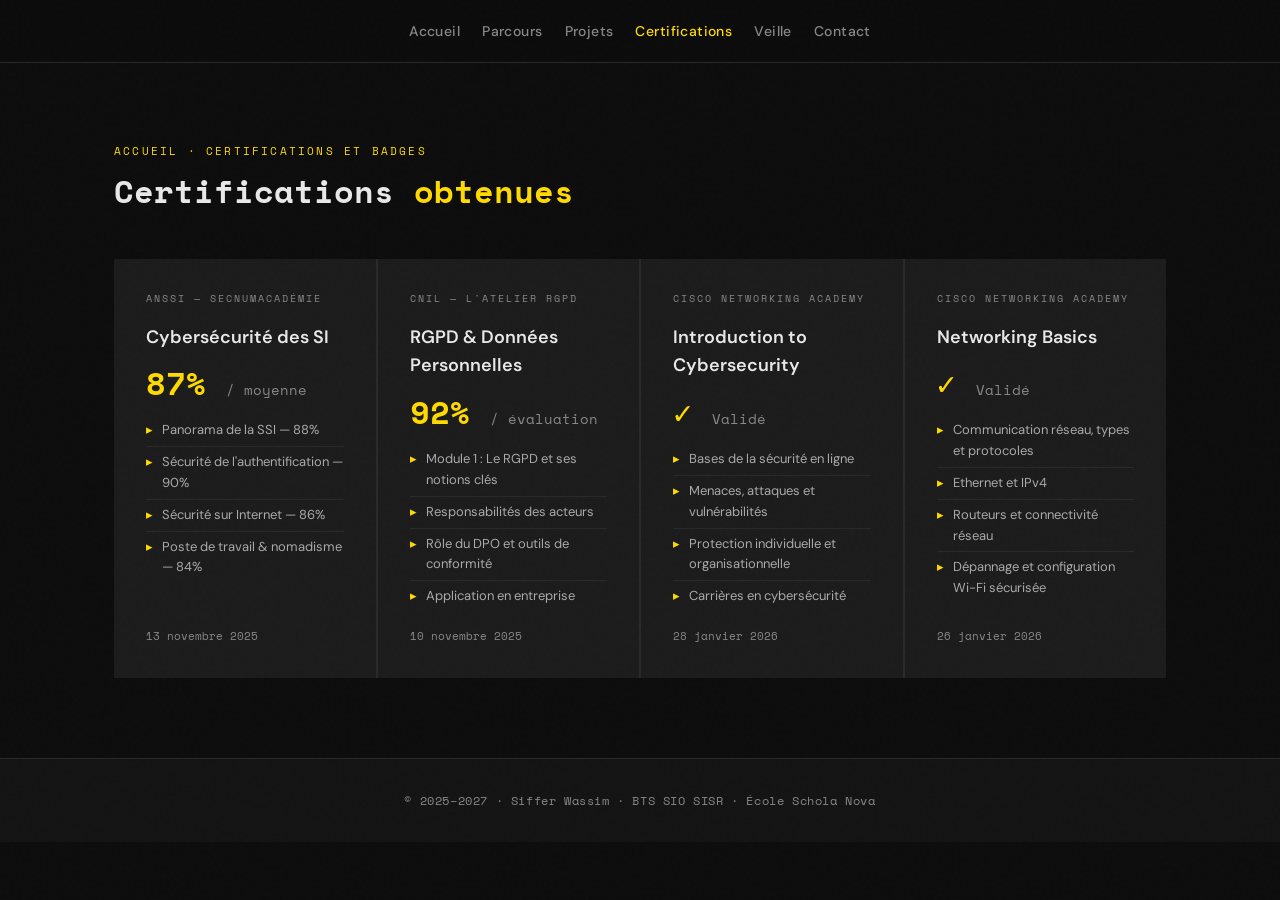
==== certifications.html @ 0e1bf758 "Add files via upload" ====
<!DOCTYPE html>
<html lang="fr">
<head>
    <meta charset="UTF-8">
    <meta name="viewport" content="width=device-width, initial-scale=1.0">
    <title>Certifications · Portfolio Wassim Siffer</title>
    <link href="https://fonts.googleapis.com/css2?family=Space+Mono:wght@400;700&family=DM+Sans:wght@300;400;500;600;700&display=swap" rel="stylesheet">
    <link rel="stylesheet" href="style.css">
</head>
<body>
    <header>
        <nav class="container" style="justify-content: center;">
            <ul class="nav-links"><li><a href="index.html">Accueil</a></li><li><a href="parcours.html">Parcours</a></li><li><a href="projets.html">Projets</a></li><li><a href="certifications.html" aria-current="page">Certifications</a></li><li><a href="veille.html">Veille</a></li><li><a href="contact.html">Contact</a></li></ul>
        </nav>
    </header>
    <main>
        <section id="certifications">
            <div class="container">
                <div class="section-header">
                    <div class="section-eyebrow">Accueil · Certifications et badges</div>
                    <h2 class="section-title">Certifications <span>obtenues</span></h2>
                </div>
                <div class="certs-grid">

                    <!-- ANSSI -->
                    <div class="cert-card">
                        <div class="cert-issuer">ANSSI — SecNumacadémie</div>
                        <h3>Cybersécurité des SI</h3>
                        <div class="cert-score">87% <span>/ moyenne</span></div>
                        <ul class="cert-modules">
                            <li>Panorama de la SSI — 88%</li>
                            <li>Sécurité de l'authentification — 90%</li>
                            <li>Sécurité sur Internet — 86%</li>
                            <li>Poste de travail & nomadisme — 84%</li>
                        </ul>
                        <div class="cert-date">13 novembre 2025</div>
                    </div>

                    <!-- CNIL RGPD -->
                    <div class="cert-card">
                        <div class="cert-issuer">CNIL — L'Atelier RGPD</div>
                        <h3>RGPD & Données Personnelles</h3>
                        <div class="cert-score">92% <span>/ évaluation</span></div>
                        <ul class="cert-modules">
                            <li>Module 1 : Le RGPD et ses notions clés</li>
                            <li>Responsabilités des acteurs</li>
                            <li>Rôle du DPO et outils de conformité</li>
                            <li>Application en entreprise</li>
                        </ul>
                        <div class="cert-date">10 novembre 2025</div>
                    </div>

                    <!-- Cisco Cybersécurité -->
                    <div class="cert-card">
                        <div class="cert-issuer">Cisco Networking Academy</div>
                        <h3>Introduction to Cybersecurity</h3>
                        <div class="cert-score">✓ <span>Validé</span></div>
                        <ul class="cert-modules">
                            <li>Bases de la sécurité en ligne</li>
                            <li>Menaces, attaques et vulnérabilités</li>
                            <li>Protection individuelle et organisationnelle</li>
                            <li>Carrières en cybersécurité</li>
                        </ul>
                        <div class="cert-date">28 janvier 2026</div>
                    </div>

                    <!-- Cisco Réseau -->
                    <div class="cert-card">
                        <div class="cert-issuer">Cisco Networking Academy</div>
                        <h3>Networking Basics</h3>
                        <div class="cert-score">✓ <span>Validé</span></div>
                        <ul class="cert-modules">
                            <li>Communication réseau, types et protocoles</li>
                            <li>Ethernet et IPv4</li>
                            <li>Routeurs et connectivité réseau</li>
                            <li>Dépannage et configuration Wi-Fi sécurisée</li>
                        </ul>
                        <div class="cert-date">26 janvier 2026</div>
                    </div>

                </div>
            </div>
        </section>
    </main>
    <footer>
        <div class="container">
            <p>© 2025–2027 · Siffer Wassim · BTS SIO SISR · École Schola Nova</p>
        </div>
    </footer>
    <script defer src="script.js"></script>
</body>
</html>
---- style.css ----
:root {
            --yellow: #FFD900;
            --yellow-dim: #c9ac00;
            --black: #0d0d0d;
            --dark: #141414;
            --card: #1c1c1c;
            --card2: #222222;
            --border: #2a2a2a;
            --text: #e8e8e8;
            --muted: #888;
            --green: #3ddc84;
        }

        * { margin: 0; padding: 0; box-sizing: border-box; }

        html { scroll-behavior: smooth; }

        body {
            font-family: 'DM Sans', sans-serif;
            background-color: var(--black);
            color: var(--text);
            line-height: 1.6;
            overflow-x: hidden;
        }

        /* ── NOISE TEXTURE OVERLAY ── */
        body::before {
            content: '';
            position: fixed;
            inset: 0;
            background-image: url("data:image/svg+xml,%3Csvg viewBox='0 0 256 256' xmlns='http://www.w3.org/2000/svg'%3E%3Cfilter id='noise'%3E%3CfeTurbulence type='fractalNoise' baseFrequency='0.9' numOctaves='4' stitchTiles='stitch'/%3E%3C/filter%3E%3Crect width='100%25' height='100%25' filter='url(%23noise)' opacity='0.03'/%3E%3C/svg%3E");
            pointer-events: none;
            z-index: 9999;
            opacity: 0.4;
        }

        .container {
            max-width: 1100px;
            margin: 0 auto;
            padding: 0 24px;
        }

        /* ── HEADER ── */
        header {
            background-color: rgba(13,13,13,0.95);
            backdrop-filter: blur(12px);
            padding: 18px 0;
            border-bottom: 1px solid var(--border);
            position: sticky;
            top: 0;
            z-index: 100;
        }

        nav {
            display: flex;
            justify-content: space-between;
            align-items: center;
        }

        .logo {
            font-family: 'Space Mono', monospace;
            font-size: 15px;
            font-weight: 700;
            background-color: var(--yellow);
            color: #000;
            padding: 7px 16px;
            text-decoration: none;
            letter-spacing: 0.05em;
        }

        .nav-links {
            list-style: none;
            display: flex;
            gap: 22px;
            flex-wrap: wrap;
            justify-content: center;
        }

        .nav-links a {
            color: var(--muted);
            text-decoration: none;
            font-size: 14px;
            font-weight: 500;
            letter-spacing: 0.03em;
            transition: color 0.2s;
        }

        .nav-links a:hover { color: var(--yellow); }

        /* ── HERO ── */
        .hero {
            padding: 100px 0 80px;
            position: relative;
            overflow: hidden;
        }

        .hero::after {
            content: '';
            position: absolute;
            top: -60px;
            right: -100px;
            width: 500px;
            height: 500px;
            background: radial-gradient(circle, rgba(255,217,0,0.06) 0%, transparent 70%);
            pointer-events: none;
        }

        .hero-inner {
            display: grid;
            grid-template-columns: 1fr auto;
            gap: 40px;
            align-items: center;
        }

        .hero-badge {
            font-family: 'Space Mono', monospace;
            font-size: 11px;
            letter-spacing: 0.15em;
            color: var(--yellow);
            border: 1px solid rgba(255,217,0,0.3);
            display: inline-block;
            padding: 6px 14px;
            margin-bottom: 24px;
            text-transform: uppercase;
        }

        .hero h1 {
            font-family: 'Space Mono', monospace;
            font-size: 52px;
            line-height: 1.1;
            margin-bottom: 18px;
            font-weight: 700;
        }

        .hero h1 .highlight { color: var(--yellow); }

        .hero .subtitle {
            font-size: 17px;
            color: var(--muted);
            margin-bottom: 36px;
            max-width: 500px;
            line-height: 1.7;
        }

        .hero-cta {
            display: flex;
            gap: 12px;
            flex-wrap: wrap;
        }

        .hero-role {
            max-width: 640px;
            margin: 28px auto 0;
            padding: 20px 24px;
            border: 1px solid var(--border);
            background: rgba(28, 28, 28, 0.85);
            text-align: left;
        }

        .hero-role h2 {
            font-family: 'Space Mono', monospace;
            color: var(--yellow);
            font-size: 15px;
            margin-bottom: 8px;
        }

        .hero-role p {
            color: var(--muted);
            font-size: 14px;
            line-height: 1.7;
        }

        .mairie-photo { margin: 20px 0 0; }
        .mairie-photo img {
            display: block;
            width: 100%;
            height: auto;
            border: 1px solid var(--border);
        }
        .mairie-photo figcaption {
            margin-top: 8px;
            color: var(--muted);
            font-size: 12px;
        }

        .btn-primary {
            background-color: var(--yellow);
            color: #000;
            padding: 12px 28px;
            text-decoration: none;
            font-weight: 700;
            font-size: 14px;
            letter-spacing: 0.04em;
            transition: background 0.2s, transform 0.15s;
            display: inline-block;
        }

        .btn-primary:hover { background-color: var(--yellow-dim); transform: translateY(-1px); }

        .btn-secondary {
            border: 1px solid var(--border);
            color: var(--text);
            padding: 12px 28px;
            text-decoration: none;
            font-weight: 500;
            font-size: 14px;
            letter-spacing: 0.04em;
            transition: border-color 0.2s, color 0.2s;
            display: inline-block;
        }

        .btn-secondary:hover { border-color: var(--yellow); color: var(--yellow); }

        /* Hero avatar */
        .hero-avatar {
            width: 120px;
            height: 120px;
            border: 3px solid var(--yellow);
            display: flex;
            align-items: center;
            justify-content: center;
            font-size: 56px;
            background: var(--card);
            flex-shrink: 0;
        }

        /* ── STAT BAR ── */
        .stat-bar {
            border-top: 1px solid var(--border);
            border-bottom: 1px solid var(--border);
            padding: 28px 0;
            display: grid;
            grid-template-columns: repeat(4, 1fr);
            gap: 20px;
            text-align: center;
            background: var(--dark);
        }

        .stat-item {}
        .stat-number {
            font-family: 'Space Mono', monospace;
            font-size: 28px;
            font-weight: 700;
            color: var(--yellow);
        }
        .stat-label {
            font-size: 12px;
            color: var(--muted);
            letter-spacing: 0.08em;
            text-transform: uppercase;
            margin-top: 4px;
        }

        /* ── SECTIONS ── */
        section { padding: 80px 0; }

        .section-header {
            margin-bottom: 48px;
        }

        .section-eyebrow {
            font-family: 'Space Mono', monospace;
            font-size: 11px;
            letter-spacing: 0.2em;
            color: var(--yellow);
            text-transform: uppercase;
            margin-bottom: 12px;
        }

        .section-title {
            font-family: 'Space Mono', monospace;
            font-size: 32px;
            font-weight: 700;
            line-height: 1.2;
        }

        .section-title span { color: var(--yellow); }

        /* ── TIMELINE ── */
        .timeline { max-width: 760px; }

        .timeline-item {
            display: grid;
            grid-template-columns: 120px 1fr;
            gap: 32px;
            padding: 28px 0;
            border-bottom: 1px solid var(--border);
            position: relative;
        }

        .timeline-item:last-child { border-bottom: none; }

        .timeline-year {
            font-family: 'Space Mono', monospace;
            font-size: 12px;
            color: var(--yellow);
            padding-top: 4px;
            letter-spacing: 0.05em;
        }

        .timeline-content h3 {
            font-size: 20px;
            font-weight: 600;
            margin-bottom: 4px;
        }

        .timeline-content .institution {
            font-size: 13px;
            color: var(--yellow);
            margin-bottom: 10px;
            font-family: 'Space Mono', monospace;
            letter-spacing: 0.03em;
        }

        .timeline-content p { color: #aaa; font-size: 15px; line-height: 1.7; }

        /* ── SKILLS GRID ── */
        .skills-grid {
            display: grid;
            grid-template-columns: repeat(auto-fit, minmax(280px, 1fr));
            gap: 2px;
            background: var(--border);
        }

        .skill-card {
            background: var(--card);
            padding: 28px;
            position: relative;
            overflow: hidden;
            transition: background 0.2s;
        }

        .skill-card::before {
            content: '';
            position: absolute;
            top: 0; left: 0; right: 0;
            height: 2px;
            background: var(--yellow);
            transform: scaleX(0);
            transform-origin: left;
            transition: transform 0.3s;
        }

        .skill-card:hover { background: var(--card2); }
        .skill-card:hover::before { transform: scaleX(1); }

        .skill-card h3 {
            font-size: 16px;
            font-weight: 600;
            margin-bottom: 10px;
        }

        .skill-card p {
            color: #999;
            font-size: 14px;
            margin-bottom: 18px;
            line-height: 1.6;
        }

        .tags { display: flex; flex-wrap: wrap; gap: 6px; }

        .tag {
            font-family: 'Space Mono', monospace;
            background: transparent;
            color: var(--yellow);
            padding: 3px 10px;
            font-size: 11px;
            border: 1px solid rgba(255,217,0,0.35);
            letter-spacing: 0.05em;
        }

        /* ── PROJECT CARDS ── */
        .projects-grid {
            display: grid;
            grid-template-columns: repeat(auto-fill, minmax(320px, 1fr));
            gap: 2px;
            background: var(--border);
        }

        .project-card {
            background: var(--card);
            display: flex;
            flex-direction: column;
            transition: background 0.2s;
        }

        .project-card:hover { background: var(--card2); }

        .project-header {
            padding: 28px 28px 20px;
            border-bottom: 1px solid var(--border);
            display: flex;
            align-items: center;
            gap: 14px;
        }

        .project-icon-wrap {
            width: 44px;
            height: 44px;
            background: rgba(255,217,0,0.08);
            border: 1px solid rgba(255,217,0,0.2);
            display: flex;
            align-items: center;
            justify-content: center;
            font-size: 22px;
            flex-shrink: 0;
        }

        .project-meta {}

        .project-type {
            font-family: 'Space Mono', monospace;
            font-size: 10px;
            letter-spacing: 0.15em;
            color: var(--muted);
            text-transform: uppercase;
            margin-bottom: 3px;
        }

        .project-header h3 {
            font-size: 16px;
            font-weight: 600;
            line-height: 1.3;
        }

        .project-body {
            padding: 24px 28px;
            flex: 1;
            display: flex;
            flex-direction: column;
            gap: 18px;
        }

        .project-desc {
            color: #999;
            font-size: 14px;
            line-height: 1.7;
        }

        .project-steps {}

        .step-title {
            font-family: 'Space Mono', monospace;
            font-size: 11px;
            letter-spacing: 0.1em;
            color: var(--yellow);
            text-transform: uppercase;
            margin-bottom: 0;
            cursor: pointer;
            display: flex;
            align-items: center;
            justify-content: space-between;
            padding: 8px 0;
            border-bottom: 1px solid var(--border);
            user-select: none;
        }

        .step-title::after {
            content: '+';
            font-size: 16px;
            font-weight: 700;
            color: var(--yellow);
            transition: transform 0.25s;
            flex-shrink: 0;
        }

        .step-title.open::after {
            transform: rotate(45deg);
        }

        .step-list {
            list-style: none;
            padding: 0;
            max-height: 0;
            overflow: hidden;
            transition: max-height 0.35s ease, padding 0.2s;
        }

        .step-list.open {
            max-height: 500px;
            padding-top: 8px;
        }

        .step-list li {
            font-size: 13px;
            color: #aaa;
            padding: 4px 0 4px 16px;
            position: relative;
            line-height: 1.5;
        }

        .step-list li::before {
            content: '→';
            position: absolute;
            left: 0;
            color: var(--yellow);
            font-size: 11px;
        }

        .project-tech { display: flex; flex-wrap: wrap; gap: 6px; }

        .tech-badge {
            font-family: 'Space Mono', monospace;
            background: var(--card2);
            color: #bbb;
            padding: 3px 10px;
            font-size: 10px;
            border: 1px solid var(--border);
            letter-spacing: 0.05em;
        }

        .project-footer {
            padding: 18px 28px;
            border-top: 1px solid var(--border);
            display: flex;
            align-items: center;
            justify-content: space-between;
            gap: 12px;
        }

        .result-label {
            font-size: 13px;
            color: var(--green);
            font-weight: 500;
        }

        .pdf-link {
            font-family: 'Space Mono', monospace;
            font-size: 11px;
            color: var(--yellow);
            text-decoration: none;
            border: 1px solid rgba(255,217,0,0.4);
            padding: 6px 14px;
            letter-spacing: 0.05em;
            transition: background 0.2s, color 0.2s;
        }

        .pdf-link:hover { background: var(--yellow); color: #000; }

        /* ── CERTIFICATIONS ── */
        .certs-grid {
            display: grid;
            grid-template-columns: repeat(auto-fill, minmax(260px, 1fr));
            gap: 2px;
            background: var(--border);
        }

        .cert-card {
            background: var(--card);
            padding: 32px;
            display: flex;
            flex-direction: column;
            gap: 16px;
            transition: background 0.2s;
            position: relative;
            overflow: hidden;
        }

        .cert-card::after {
            content: '';
            position: absolute;
            bottom: 0; left: 0; right: 0;
            height: 2px;
            background: var(--yellow);
            transform: scaleX(0);
            transform-origin: left;
            transition: transform 0.3s;
        }

        .cert-card:hover { background: var(--card2); }
        .cert-card:hover::after { transform: scaleX(1); }

        .cert-issuer {
            font-family: 'Space Mono', monospace;
            font-size: 10px;
            letter-spacing: 0.2em;
            color: var(--muted);
            text-transform: uppercase;
        }

        .cert-card h3 { font-size: 18px; font-weight: 600; }

        .cert-score {
            font-family: 'Space Mono', monospace;
            font-size: 32px;
            font-weight: 700;
            color: var(--yellow);
            line-height: 1;
        }

        .cert-score span {
            font-size: 14px;
            color: var(--muted);
            font-weight: 400;
        }

        .cert-desc { font-size: 14px; color: #999; line-height: 1.6; }

        .cert-modules { list-style: none; padding: 0; }
        .cert-modules li {
            font-size: 13px;
            color: #aaa;
            padding: 5px 0 5px 16px;
            position: relative;
            border-bottom: 1px solid var(--border);
        }
        .cert-modules li:last-child { border-bottom: none; }
        .cert-modules li::before { content: '▸'; position: absolute; left: 0; color: var(--yellow); }

        .cert-date {
            font-family: 'Space Mono', monospace;
            font-size: 11px;
            color: var(--muted);
            margin-top: auto;
        }

        /* ── VEILLE ── */
        .veille-grid {
            display: grid;
            grid-template-columns: repeat(auto-fill, minmax(300px, 1fr));
            gap: 2px;
            background: var(--border);
            margin-bottom: 2px;
        }

        .veille-card {
            background: var(--card);
            padding: 28px;
            transition: background 0.2s;
        }

        .veille-card:hover { background: var(--card2); }

        .veille-card h3 {
            font-size: 16px;
            font-weight: 600;
            margin-bottom: 14px;
            color: var(--text);
        }

        .veille-card ul { list-style: none; padding: 0; }
        .veille-card li {
            font-size: 13px;
            color: #999;
            padding: 5px 0 5px 18px;
            position: relative;
            line-height: 1.5;
        }
        .veille-card li::before { content: '▸'; position: absolute; left: 0; color: var(--yellow); }

        .veille-highlight {
            background: var(--card);
            border-left: 3px solid var(--yellow);
            padding: 20px 24px;
            margin-top: 2px;
            font-size: 14px;
            color: #aaa;
            line-height: 1.7;
        }

        .veille-highlight strong { color: var(--text); }

        .sources-row {
            display: flex;
            flex-wrap: wrap;
            gap: 8px;
            margin-top: 20px;
        }

        .source-pill {
            font-family: 'Space Mono', monospace;
            font-size: 11px;
            background: var(--card2);
            color: var(--muted);
            padding: 6px 14px;
            border: 1px solid var(--border);
            letter-spacing: 0.05em;
        }

        a.source-pill { display: inline-block; text-decoration: none; }
        a.source-pill:hover { color: var(--yellow); border-color: var(--yellow); }

        /* ── CONTACT ── */
        .contact-box {
            background: var(--card);
            border: 1px solid var(--border);
            padding: 56px;
            text-align: center;
            max-width: 680px;
            margin: 0 auto;
            position: relative;
            overflow: hidden;
        }

        .contact-box::before {
            content: '';
            position: absolute;
            top: 0; left: 0; right: 0; height: 3px;
            background: var(--yellow);
        }

        .contact-box h3 {
            font-family: 'Space Mono', monospace;
            font-size: 26px;
            margin-bottom: 14px;
        }

        .contact-box p {
            color: #999;
            margin-bottom: 36px;
            font-size: 15px;
            line-height: 1.7;
        }

        .contact-btns {
            display: flex;
            gap: 12px;
            justify-content: center;
            flex-wrap: wrap;
        }

        /* ── FOOTER ── */
        footer {
            background: var(--dark);
            border-top: 1px solid var(--border);
            padding: 32px 0;
            text-align: center;
        }

        footer p {
            font-family: 'Space Mono', monospace;
            font-size: 12px;
            color: var(--muted);
            letter-spacing: 0.05em;
        }

        /* ── DIVIDER ── */
        .divider {
            height: 1px;
            background: var(--border);
            margin: 0;
        }

        /* ── HIGHLIGHT BOX ── */
        .highlight-box {
            background: rgba(255,217,0,0.05);
            border: 1px solid rgba(255,217,0,0.2);
            padding: 16px 20px;
            font-size: 14px;
            color: var(--yellow);
            margin-top: 8px;
            font-weight: 500;
        }

        /* ── FEATURED PROJECT ── */
        .featured-badge {
            font-family: 'Space Mono', monospace;
            font-size: 10px;
            background: var(--yellow);
            color: #000;
            padding: 3px 10px;
            letter-spacing: 0.1em;
            text-transform: uppercase;
        }

        /* ── RESPONSIVE ── */
        @media (max-width: 768px) {
            .hero h1 { font-size: 34px; }
            .hero-inner { grid-template-columns: 1fr; }
            .hero-avatar { display: none; }
            .stat-bar { grid-template-columns: repeat(2, 1fr); }
            .timeline-item { grid-template-columns: 1fr; gap: 8px; }
            .contact-box { padding: 32px 24px; }
            .nav-links { gap: 12px; font-size: 13px; flex-wrap: wrap; justify-content: center; }
        }

        /* ── ANIMATIONS ── */
        @keyframes fadeUp {
            from { opacity: 0; transform: translateY(20px); }
            to { opacity: 1; transform: translateY(0); }
        }

        .hero > * { animation: fadeUp 0.6s ease both; }
        .hero .hero-badge { animation-delay: 0.1s; }
        .hero h1 { animation-delay: 0.2s; }
        .hero .subtitle { animation-delay: 0.3s; }
        .hero .hero-cta { animation-delay: 0.4s; }

.nav-links a[aria-current='page'] { color: var(--yellow); }
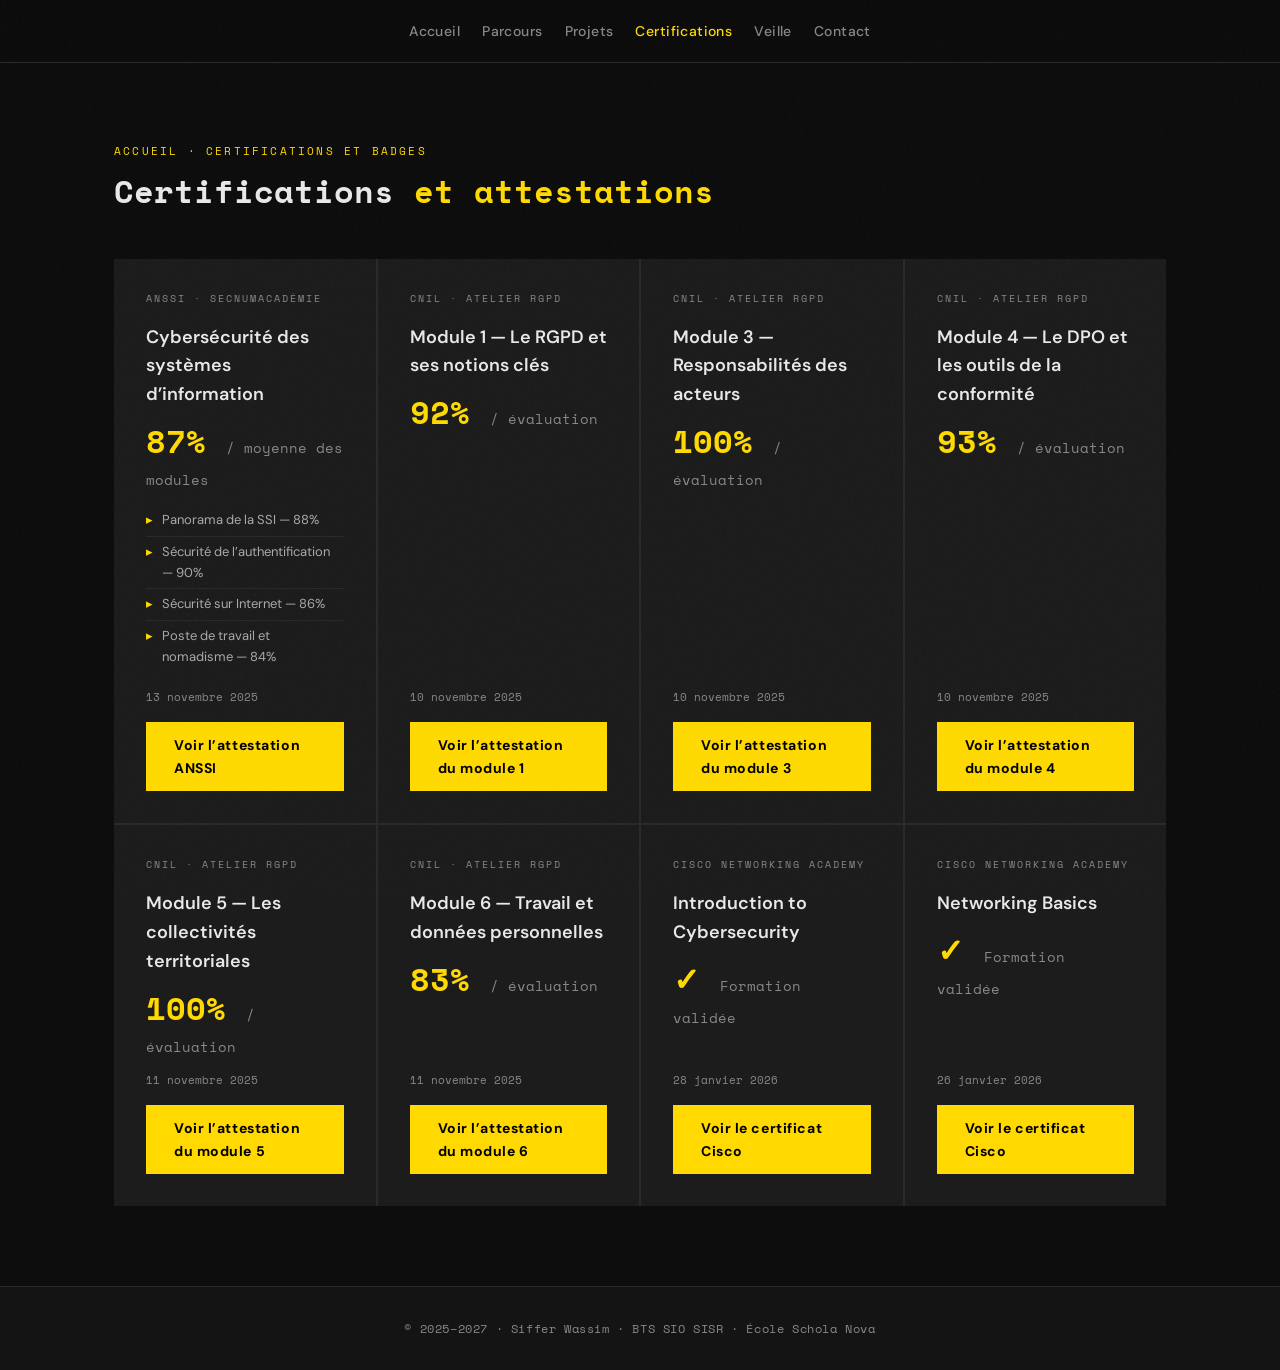
==== commit a7fedfab: "Add proof documents to certification cards" ====
--- a/certifications.html
+++ b/certifications.html
@@ -5,7 +5,7 @@
     <meta name="viewport" content="width=device-width, initial-scale=1.0">
     <title>Certifications · Portfolio Wassim Siffer</title>
     <link href="https://fonts.googleapis.com/css2?family=Space+Mono:wght@400;700&family=DM+Sans:wght@300;400;500;600;700&display=swap" rel="stylesheet">
-    <link rel="stylesheet" href="style.css">
+    <link rel="stylesheet" href="styles/style.css">
 </head>
 <body>
     <header>
@@ -18,64 +18,78 @@
             <div class="container">
                 <div class="section-header">
                     <div class="section-eyebrow">Accueil · Certifications et badges</div>
-                    <h2 class="section-title">Certifications <span>obtenues</span></h2>
+                    <h2 class="section-title">Certifications <span>et attestations</span></h2>
                 </div>
                 <div class="certs-grid">
 
-                    <!-- ANSSI -->
                     <div class="cert-card">
-                        <div class="cert-issuer">ANSSI — SecNumacadémie</div>
-                        <h3>Cybersécurité des SI</h3>
-                        <div class="cert-score">87% <span>/ moyenne</span></div>
+                        <div class="cert-issuer">ANSSI · SecNumacadémie</div>
+                        <h3>Cybersécurité des systèmes d’information</h3>
+                        <div class="cert-score">87% <span>/ moyenne des modules</span></div>
                         <ul class="cert-modules">
                             <li>Panorama de la SSI — 88%</li>
-                            <li>Sécurité de l'authentification — 90%</li>
+                            <li>Sécurité de l’authentification — 90%</li>
                             <li>Sécurité sur Internet — 86%</li>
-                            <li>Poste de travail & nomadisme — 84%</li>
+                            <li>Poste de travail et nomadisme — 84%</li>
                         </ul>
                         <div class="cert-date">13 novembre 2025</div>
+                        <a class="btn-primary cert-link" href="documents/certifications/anssi.pdf" target="_blank" rel="noopener">Voir l’attestation ANSSI</a>
                     </div>
 
-                    <!-- CNIL RGPD -->
                     <div class="cert-card">
-                        <div class="cert-issuer">CNIL — L'Atelier RGPD</div>
-                        <h3>RGPD & Données Personnelles</h3>
+                        <div class="cert-issuer">CNIL · Atelier RGPD</div>
+                        <h3>Module 1 — Le RGPD et ses notions clés</h3>
                         <div class="cert-score">92% <span>/ évaluation</span></div>
-                        <ul class="cert-modules">
-                            <li>Module 1 : Le RGPD et ses notions clés</li>
-                            <li>Responsabilités des acteurs</li>
-                            <li>Rôle du DPO et outils de conformité</li>
-                            <li>Application en entreprise</li>
-                        </ul>
                         <div class="cert-date">10 novembre 2025</div>
+                        <a class="btn-primary cert-link" href="documents/certifications/cnil-module-1.pdf" target="_blank" rel="noopener">Voir l’attestation du module 1</a>
                     </div>
 
-                    <!-- Cisco Cybersécurité -->
+                    <div class="cert-card">
+                        <div class="cert-issuer">CNIL · Atelier RGPD</div>
+                        <h3>Module 3 — Responsabilités des acteurs</h3>
+                        <div class="cert-score">100% <span>/ évaluation</span></div>
+                        <div class="cert-date">10 novembre 2025</div>
+                        <a class="btn-primary cert-link" href="documents/certifications/cnil-module-3.pdf" target="_blank" rel="noopener">Voir l’attestation du module 3</a>
+                    </div>
+
+                    <div class="cert-card">
+                        <div class="cert-issuer">CNIL · Atelier RGPD</div>
+                        <h3>Module 4 — Le DPO et les outils de la conformité</h3>
+                        <div class="cert-score">93% <span>/ évaluation</span></div>
+                        <div class="cert-date">10 novembre 2025</div>
+                        <a class="btn-primary cert-link" href="documents/certifications/cnil-module-4.pdf" target="_blank" rel="noopener">Voir l’attestation du module 4</a>
+                    </div>
+
+                    <div class="cert-card">
+                        <div class="cert-issuer">CNIL · Atelier RGPD</div>
+                        <h3>Module 5 — Les collectivités territoriales</h3>
+                        <div class="cert-score">100% <span>/ évaluation</span></div>
+                        <div class="cert-date">11 novembre 2025</div>
+                        <a class="btn-primary cert-link" href="documents/certifications/cnil-module-5.pdf" target="_blank" rel="noopener">Voir l’attestation du module 5</a>
+                    </div>
+
+                    <div class="cert-card">
+                        <div class="cert-issuer">CNIL · Atelier RGPD</div>
+                        <h3>Module 6 — Travail et données personnelles</h3>
+                        <div class="cert-score">83% <span>/ évaluation</span></div>
+                        <div class="cert-date">11 novembre 2025</div>
+                        <a class="btn-primary cert-link" href="documents/certifications/cnil-module-6.pdf" target="_blank" rel="noopener">Voir l’attestation du module 6</a>
+                    </div>
+
                     <div class="cert-card">
                         <div class="cert-issuer">Cisco Networking Academy</div>
                         <h3>Introduction to Cybersecurity</h3>
-                        <div class="cert-score">✓ <span>Validé</span></div>
-                        <ul class="cert-modules">
-                            <li>Bases de la sécurité en ligne</li>
-                            <li>Menaces, attaques et vulnérabilités</li>
-                            <li>Protection individuelle et organisationnelle</li>
-                            <li>Carrières en cybersécurité</li>
-                        </ul>
+                        <div class="cert-score">✓ <span>Formation validée</span></div>
                         <div class="cert-date">28 janvier 2026</div>
+                        <a class="btn-primary cert-link" href="documents/certifications/cisco-introduction-cybersecurity.pdf" target="_blank" rel="noopener">Voir le certificat Cisco</a>
                     </div>
 
-                    <!-- Cisco Réseau -->
                     <div class="cert-card">
                         <div class="cert-issuer">Cisco Networking Academy</div>
                         <h3>Networking Basics</h3>
-                        <div class="cert-score">✓ <span>Validé</span></div>
-                        <ul class="cert-modules">
-                            <li>Communication réseau, types et protocoles</li>
-                            <li>Ethernet et IPv4</li>
-                            <li>Routeurs et connectivité réseau</li>
-                            <li>Dépannage et configuration Wi-Fi sécurisée</li>
-                        </ul>
+                        <div class="cert-score">✓ <span>Formation validée</span></div>
                         <div class="cert-date">26 janvier 2026</div>
+                        <a class="btn-primary cert-link" href="documents/certifications/cisco-networking-basics.pdf" target="_blank" rel="noopener">Voir le certificat Cisco</a>
                     </div>
 
                 </div>
@@ -87,6 +101,8 @@
             <p>© 2025–2027 · Siffer Wassim · BTS SIO SISR · École Schola Nova</p>
         </div>
     </footer>
-    <script defer src="script.js"></script>
+    <script defer src="scripts/script.js"></script>
 </body>
 </html>
+
+
--- a/styles/style.css
+++ b/styles/style.css
@@ -0,0 +1,963 @@
+:root {
+            --yellow: #FFD900;
+            --yellow-dim: #c9ac00;
+            --black: #0d0d0d;
+            --dark: #141414;
+            --card: #1c1c1c;
+            --card2: #222222;
+            --border: #2a2a2a;
+            --text: #e8e8e8;
+            --muted: #888;
+            --green: #3ddc84;
+        }
+
+        * { margin: 0; padding: 0; box-sizing: border-box; }
+
+        html { scroll-behavior: smooth; }
+
+        body {
+            font-family: 'DM Sans', sans-serif;
+            background-color: var(--black);
+            color: var(--text);
+            line-height: 1.6;
+            overflow-x: hidden;
+        }
+
+        /* ── NOISE TEXTURE OVERLAY ── */
+        body::before {
+            content: '';
+            position: fixed;
+            inset: 0;
+            background-image: url("data:image/svg+xml,%3Csvg viewBox='0 0 256 256' xmlns='http://www.w3.org/2000/svg'%3E%3Cfilter id='noise'%3E%3CfeTurbulence type='fractalNoise' baseFrequency='0.9' numOctaves='4' stitchTiles='stitch'/%3E%3C/filter%3E%3Crect width='100%25' height='100%25' filter='url(%23noise)' opacity='0.03'/%3E%3C/svg%3E");
+            pointer-events: none;
+            z-index: 9999;
+            opacity: 0.4;
+        }
+
+        .container {
+            max-width: 1100px;
+            margin: 0 auto;
+            padding: 0 24px;
+        }
+
+        /* ── HEADER ── */
+        header {
+            background-color: rgba(13,13,13,0.95);
+            backdrop-filter: blur(12px);
+            padding: 18px 0;
+            border-bottom: 1px solid var(--border);
+            position: sticky;
+            top: 0;
+            z-index: 100;
+        }
+
+        nav {
+            display: flex;
+            justify-content: space-between;
+            align-items: center;
+        }
+
+        .logo {
+            font-family: 'Space Mono', monospace;
+            font-size: 15px;
+            font-weight: 700;
+            background-color: var(--yellow);
+            color: #000;
+            padding: 7px 16px;
+            text-decoration: none;
+            letter-spacing: 0.05em;
+        }
+
+        .nav-links {
+            list-style: none;
+            display: flex;
+            gap: 22px;
+            flex-wrap: wrap;
+            justify-content: center;
+        }
+
+        .nav-links a {
+            color: var(--muted);
+            text-decoration: none;
+            font-size: 14px;
+            font-weight: 500;
+            letter-spacing: 0.03em;
+            transition: color 0.2s;
+        }
+
+        .nav-links a:hover { color: var(--yellow); }
+
+        /* ── HERO ── */
+        .hero {
+            padding: 100px 0 80px;
+            position: relative;
+            overflow: hidden;
+        }
+
+        .hero::after {
+            content: '';
+            position: absolute;
+            top: -60px;
+            right: -100px;
+            width: 500px;
+            height: 500px;
+            background: radial-gradient(circle, rgba(255,217,0,0.06) 0%, transparent 70%);
+            pointer-events: none;
+        }
+
+        .hero-inner {
+            display: grid;
+            grid-template-columns: 1fr auto;
+            gap: 40px;
+            align-items: center;
+        }
+
+        .hero-badge {
+            font-family: 'Space Mono', monospace;
+            font-size: 11px;
+            letter-spacing: 0.15em;
+            color: var(--yellow);
+            border: 1px solid rgba(255,217,0,0.3);
+            display: inline-block;
+            padding: 6px 14px;
+            margin-bottom: 24px;
+            text-transform: uppercase;
+        }
+
+        .hero h1 {
+            font-family: 'Space Mono', monospace;
+            font-size: 52px;
+            line-height: 1.1;
+            margin-bottom: 18px;
+            font-weight: 700;
+        }
+
+        .hero h1 .highlight { color: var(--yellow); }
+
+        .hero .subtitle {
+            font-size: 17px;
+            color: var(--muted);
+            margin-bottom: 36px;
+            max-width: 500px;
+            line-height: 1.7;
+        }
+
+        .hero-cta {
+            display: flex;
+            gap: 12px;
+            flex-wrap: wrap;
+        }
+
+        .hero-role {
+            max-width: 640px;
+            margin: 28px auto 0;
+            padding: 20px 24px;
+            border: 1px solid var(--border);
+            background: rgba(28, 28, 28, 0.85);
+            text-align: left;
+        }
+
+        .hero-role h2 {
+            font-family: 'Space Mono', monospace;
+            color: var(--yellow);
+            font-size: 15px;
+            margin-bottom: 8px;
+        }
+
+        .hero-role p {
+            color: var(--muted);
+            font-size: 14px;
+            line-height: 1.7;
+        }
+
+        .mairie-photo { margin: 20px 0 0; }
+        .mairie-photo img {
+            display: block;
+            width: 100%;
+            height: auto;
+            border: 1px solid var(--border);
+        }
+        .mairie-photo figcaption {
+            margin-top: 8px;
+            color: var(--muted);
+            font-size: 12px;
+        }
+
+        .school-logo { margin: 20px 0 0; }
+        .school-logo img {
+            display: block;
+            width: min(100%, 320px);
+            height: auto;
+            padding: 12px;
+            background: #fff;
+            border: 1px solid var(--border);
+        }
+        .school-logo figcaption {
+            margin-top: 8px;
+            color: var(--muted);
+            font-size: 12px;
+        }
+
+        .document-preview {
+            margin: 24px 0 36px;
+            padding: 20px;
+            border: 1px solid var(--border);
+            background: var(--card);
+        }
+        .document-preview h3 {
+            margin-bottom: 8px;
+            font-family: 'Space Mono', monospace;
+            font-size: 16px;
+            color: var(--yellow);
+        }
+        .document-preview-header {
+            display: flex;
+            align-items: center;
+            justify-content: space-between;
+            gap: 16px;
+            margin-bottom: 12px;
+        }
+        .document-preview-header h3 { margin: 0; }
+        .preview-fullscreen {
+            display: inline-grid;
+            place-items: center;
+            flex: 0 0 auto;
+            width: 42px;
+            height: 42px;
+            border: 1px solid var(--border);
+            background: var(--dark);
+            color: var(--yellow);
+            cursor: pointer;
+            transition: background 0.2s, border-color 0.2s, transform 0.15s;
+        }
+        .preview-fullscreen:hover {
+            background: var(--card2);
+            border-color: var(--yellow);
+            transform: translateY(-1px);
+        }
+        .preview-fullscreen:focus-visible {
+            outline: 2px solid var(--yellow);
+            outline-offset: 3px;
+        }
+        .preview-fullscreen svg {
+            width: 20px;
+            height: 20px;
+            fill: none;
+            stroke: currentColor;
+            stroke-width: 2;
+            stroke-linecap: round;
+            stroke-linejoin: round;
+        }
+        .document-preview p {
+            margin-bottom: 14px;
+            color: var(--muted);
+            font-size: 13px;
+        }
+        .document-preview iframe {
+            display: block;
+            width: 100%;
+            border: 1px solid var(--border);
+            background: #fff;
+        }
+        .pdf-preview iframe { height: 760px; }
+        .sheet-preview iframe { height: 720px; }
+        .document-preview:fullscreen {
+            width: 100vw;
+            height: 100vh;
+            max-width: none;
+            margin: 0;
+            padding: 20px;
+            overflow: auto;
+            border: 0;
+            background: var(--black);
+        }
+        .document-preview:fullscreen iframe { height: calc(100vh - 124px); }
+
+        .viewer-page { margin: 0; overflow: hidden; background: var(--black); }
+        .fullpage-viewer {
+            position: fixed;
+            inset: 0;
+            width: 100vw;
+            height: 100vh;
+            border: 0;
+            background: #fff;
+        }
+        .viewer-back {
+            position: fixed;
+            top: 14px;
+            left: 14px;
+            z-index: 10;
+            padding: 10px 14px;
+            background: rgba(255, 217, 0, 0.96);
+            color: #000;
+            font-weight: 700;
+            text-decoration: none;
+        }
+
+        .btn-primary {
+            background-color: var(--yellow);
+            color: #000;
+            padding: 12px 28px;
+            text-decoration: none;
+            font-weight: 700;
+            font-size: 14px;
+            letter-spacing: 0.04em;
+            transition: background 0.2s, transform 0.15s;
+            display: inline-block;
+        }
+
+        .btn-primary:hover { background-color: var(--yellow-dim); transform: translateY(-1px); }
+
+        .report-button-row {
+            display: flex;
+            flex-wrap: wrap;
+            align-items: center;
+            gap: 16px;
+            margin: 24px 0 36px;
+        }
+        @media (max-width: 600px) {
+            .report-button-row { flex-direction: column; align-items: stretch; }
+            .report-button-row .btn-primary { text-align: center; }
+        }
+
+        .btn-secondary {
+            border: 1px solid var(--border);
+            color: var(--text);
+            padding: 12px 28px;
+            text-decoration: none;
+            font-weight: 500;
+            font-size: 14px;
+            letter-spacing: 0.04em;
+            transition: border-color 0.2s, color 0.2s;
+            display: inline-block;
+        }
+
+        .btn-secondary:hover { border-color: var(--yellow); color: var(--yellow); }
+
+        /* Hero avatar */
+        .hero-avatar {
+            width: 120px;
+            height: 120px;
+            border: 3px solid var(--yellow);
+            display: flex;
+            align-items: center;
+            justify-content: center;
+            font-size: 56px;
+            background: var(--card);
+            flex-shrink: 0;
+        }
+
+        /* ── STAT BAR ── */
+        .stat-bar {
+            border-top: 1px solid var(--border);
+            border-bottom: 1px solid var(--border);
+            padding: 28px 0;
+            display: grid;
+            grid-template-columns: repeat(4, 1fr);
+            gap: 20px;
+            text-align: center;
+            background: var(--dark);
+        }
+
+        .stat-item {}
+        .stat-number {
+            font-family: 'Space Mono', monospace;
+            font-size: 28px;
+            font-weight: 700;
+            color: var(--yellow);
+        }
+        .stat-label {
+            font-size: 12px;
+            color: var(--muted);
+            letter-spacing: 0.08em;
+            text-transform: uppercase;
+            margin-top: 4px;
+        }
+
+        /* ── SECTIONS ── */
+        section { padding: 80px 0; }
+
+        .section-header {
+            margin-bottom: 48px;
+        }
+
+        .section-eyebrow {
+            font-family: 'Space Mono', monospace;
+            font-size: 11px;
+            letter-spacing: 0.2em;
+            color: var(--yellow);
+            text-transform: uppercase;
+            margin-bottom: 12px;
+        }
+
+        .section-title {
+            font-family: 'Space Mono', monospace;
+            font-size: 32px;
+            font-weight: 700;
+            line-height: 1.2;
+        }
+
+        .section-title span { color: var(--yellow); }
+
+        /* ── TIMELINE ── */
+        .timeline { max-width: 760px; }
+
+        .timeline-item {
+            display: grid;
+            grid-template-columns: 120px 1fr;
+            gap: 32px;
+            padding: 28px 0;
+            border-bottom: 1px solid var(--border);
+            position: relative;
+        }
+
+        .timeline-item:last-child { border-bottom: none; }
+
+        .timeline-year {
+            font-family: 'Space Mono', monospace;
+            font-size: 12px;
+            color: var(--yellow);
+            padding-top: 4px;
+            letter-spacing: 0.05em;
+        }
+
+        .timeline-content h3 {
+            font-size: 20px;
+            font-weight: 600;
+            margin-bottom: 4px;
+        }
+
+        .timeline-content .institution {
+            font-size: 13px;
+            color: var(--yellow);
+            margin-bottom: 10px;
+            font-family: 'Space Mono', monospace;
+            letter-spacing: 0.03em;
+        }
+
+        .timeline-content p { color: #aaa; font-size: 15px; line-height: 1.7; }
+
+        /* ── SKILLS GRID ── */
+        .skills-grid {
+            display: grid;
+            grid-template-columns: repeat(auto-fit, minmax(280px, 1fr));
+            gap: 2px;
+            background: var(--border);
+        }
+
+        .skill-card {
+            background: var(--card);
+            padding: 28px;
+            position: relative;
+            overflow: hidden;
+            transition: background 0.2s;
+        }
+
+        .skill-card::before {
+            content: '';
+            position: absolute;
+            top: 0; left: 0; right: 0;
+            height: 2px;
+            background: var(--yellow);
+            transform: scaleX(0);
+            transform-origin: left;
+            transition: transform 0.3s;
+        }
+
+        .skill-card:hover { background: var(--card2); }
+        .skill-card:hover::before { transform: scaleX(1); }
+
+        .skill-card h3 {
+            font-size: 16px;
+            font-weight: 600;
+            margin-bottom: 10px;
+        }
+
+        .skill-card p {
+            color: #999;
+            font-size: 14px;
+            margin-bottom: 18px;
+            line-height: 1.6;
+        }
+
+        .tags { display: flex; flex-wrap: wrap; gap: 6px; }
+
+        .tag {
+            font-family: 'Space Mono', monospace;
+            background: transparent;
+            color: var(--yellow);
+            padding: 3px 10px;
+            font-size: 11px;
+            border: 1px solid rgba(255,217,0,0.35);
+            letter-spacing: 0.05em;
+        }
+
+        /* ── PROJECT CARDS ── */
+        .projects-grid {
+            display: grid;
+            grid-template-columns: repeat(auto-fill, minmax(320px, 1fr));
+            gap: 2px;
+            background: var(--border);
+        }
+
+        #atelier-pro .enterprise-project-grid {
+            grid-template-columns: repeat(3, minmax(0, 1fr));
+        }
+
+        @media (max-width: 760px) {
+            #atelier-pro .enterprise-project-grid { grid-template-columns: 1fr; }
+        }
+
+        .project-card {
+            background: var(--card);
+            display: flex;
+            flex-direction: column;
+            transition: background 0.2s;
+        }
+
+        .project-card:hover { background: var(--card2); }
+
+        .project-header {
+            padding: 28px 28px 20px;
+            border-bottom: 1px solid var(--border);
+            display: flex;
+            align-items: center;
+            gap: 14px;
+        }
+
+        .project-icon-wrap {
+            width: 44px;
+            height: 44px;
+            background: rgba(255,217,0,0.08);
+            border: 1px solid rgba(255,217,0,0.2);
+            display: flex;
+            align-items: center;
+            justify-content: center;
+            font-size: 22px;
+            flex-shrink: 0;
+        }
+
+        .project-meta {}
+
+        .project-type {
+            font-family: 'Space Mono', monospace;
+            font-size: 10px;
+            letter-spacing: 0.15em;
+            color: var(--muted);
+            text-transform: uppercase;
+            margin-bottom: 3px;
+        }
+
+        .project-header h3 {
+            font-size: 16px;
+            font-weight: 600;
+            line-height: 1.3;
+        }
+
+        .project-body {
+            padding: 24px 28px;
+            flex: 1;
+            display: flex;
+            flex-direction: column;
+            gap: 18px;
+        }
+
+        .project-desc {
+            color: #999;
+            font-size: 14px;
+            line-height: 1.7;
+        }
+
+        .project-steps {}
+
+        .step-title {
+            font-family: 'Space Mono', monospace;
+            font-size: 11px;
+            letter-spacing: 0.1em;
+            color: var(--yellow);
+            text-transform: uppercase;
+            margin-bottom: 0;
+            cursor: pointer;
+            display: flex;
+            align-items: center;
+            justify-content: space-between;
+            padding: 8px 0;
+            border-bottom: 1px solid var(--border);
+            user-select: none;
+        }
+
+        .step-title::after {
+            content: '+';
+            font-size: 16px;
+            font-weight: 700;
+            color: var(--yellow);
+            transition: transform 0.25s;
+            flex-shrink: 0;
+        }
+
+        .step-title.open::after {
+            transform: rotate(45deg);
+        }
+
+        .step-list {
+            list-style: none;
+            padding: 0;
+            max-height: 0;
+            overflow: hidden;
+            transition: max-height 0.35s ease, padding 0.2s;
+        }
+
+        .step-list.open {
+            max-height: 500px;
+            padding-top: 8px;
+        }
+
+        .step-list li {
+            font-size: 13px;
+            color: #aaa;
+            padding: 4px 0 4px 16px;
+            position: relative;
+            line-height: 1.5;
+        }
+
+        .step-list li::before {
+            content: '→';
+            position: absolute;
+            left: 0;
+            color: var(--yellow);
+            font-size: 11px;
+        }
+
+        .project-tech { display: flex; flex-wrap: wrap; gap: 6px; }
+
+        .tech-badge {
+            font-family: 'Space Mono', monospace;
+            background: var(--card2);
+            color: #bbb;
+            padding: 3px 10px;
+            font-size: 10px;
+            border: 1px solid var(--border);
+            letter-spacing: 0.05em;
+        }
+
+        .project-footer {
+            padding: 18px 28px;
+            border-top: 1px solid var(--border);
+            display: flex;
+            align-items: center;
+            justify-content: space-between;
+            gap: 12px;
+        }
+
+        .result-label {
+            font-size: 13px;
+            color: var(--green);
+            font-weight: 500;
+        }
+
+        .pdf-link {
+            font-family: 'Space Mono', monospace;
+            font-size: 11px;
+            color: var(--yellow);
+            text-decoration: none;
+            border: 1px solid rgba(255,217,0,0.4);
+            padding: 6px 14px;
+            letter-spacing: 0.05em;
+            transition: background 0.2s, color 0.2s;
+        }
+
+        .pdf-link:hover { background: var(--yellow); color: #000; }
+
+        /* ── CERTIFICATIONS ── */
+        .certs-grid {
+            display: grid;
+            grid-template-columns: repeat(auto-fill, minmax(260px, 1fr));
+            gap: 2px;
+            background: var(--border);
+        }
+
+        .cert-card {
+            background: var(--card);
+            padding: 32px;
+            display: flex;
+            flex-direction: column;
+            gap: 16px;
+            transition: background 0.2s;
+            position: relative;
+            overflow: hidden;
+        }
+
+        .cert-card::after {
+            content: '';
+            position: absolute;
+            bottom: 0; left: 0; right: 0;
+            height: 2px;
+            background: var(--yellow);
+            transform: scaleX(0);
+            transform-origin: left;
+            transition: transform 0.3s;
+        }
+
+        .cert-card:hover { background: var(--card2); }
+        .cert-card:hover::after { transform: scaleX(1); }
+
+        .cert-issuer {
+            font-family: 'Space Mono', monospace;
+            font-size: 10px;
+            letter-spacing: 0.2em;
+            color: var(--muted);
+            text-transform: uppercase;
+        }
+
+        .cert-card h3 { font-size: 18px; font-weight: 600; }
+
+        .cert-score {
+            font-family: 'Space Mono', monospace;
+            font-size: 32px;
+            font-weight: 700;
+            color: var(--yellow);
+            line-height: 1;
+        }
+
+        .cert-score span {
+            font-size: 14px;
+            color: var(--muted);
+            font-weight: 400;
+        }
+
+        .cert-desc { font-size: 14px; color: #999; line-height: 1.6; }
+
+        .cert-modules { list-style: none; padding: 0; }
+        .cert-modules li {
+            font-size: 13px;
+            color: #aaa;
+            padding: 5px 0 5px 16px;
+            position: relative;
+            border-bottom: 1px solid var(--border);
+        }
+        .cert-modules li:last-child { border-bottom: none; }
+        .cert-modules li::before { content: '▸'; position: absolute; left: 0; color: var(--yellow); }
+
+        .cert-date {
+            font-family: 'Space Mono', monospace;
+            font-size: 11px;
+            color: var(--muted);
+            margin-top: auto;
+        }
+
+        /* ── VEILLE ── */
+        .veille-grid {
+            display: grid;
+            grid-template-columns: repeat(auto-fill, minmax(300px, 1fr));
+            gap: 2px;
+            background: var(--border);
+            margin-bottom: 2px;
+        }
+
+        .veille-card {
+            background: var(--card);
+            padding: 28px;
+            transition: background 0.2s;
+        }
+
+        .veille-card:hover { background: var(--card2); }
+
+        .veille-card h3 {
+            font-size: 16px;
+            font-weight: 600;
+            margin-bottom: 14px;
+            color: var(--text);
+        }
+
+        .veille-card ul { list-style: none; padding: 0; }
+        .veille-card li {
+            font-size: 13px;
+            color: #999;
+            padding: 5px 0 5px 18px;
+            position: relative;
+            line-height: 1.5;
+        }
+        .veille-card li::before { content: '▸'; position: absolute; left: 0; color: var(--yellow); }
+
+        .veille-highlight {
+            background: var(--card);
+            border-left: 3px solid var(--yellow);
+            padding: 20px 24px;
+            margin-top: 2px;
+            font-size: 14px;
+            color: #aaa;
+            line-height: 1.7;
+        }
+
+        .veille-highlight strong { color: var(--text); }
+
+        .sources-row {
+            display: flex;
+            flex-wrap: wrap;
+            gap: 8px;
+            margin-top: 20px;
+        }
+
+        .source-pill {
+            font-family: 'Space Mono', monospace;
+            font-size: 11px;
+            background: var(--card2);
+            color: var(--muted);
+            padding: 6px 14px;
+            border: 1px solid var(--border);
+            letter-spacing: 0.05em;
+        }
+
+        a.source-pill { display: inline-block; text-decoration: none; }
+        a.source-pill:hover { color: var(--yellow); border-color: var(--yellow); }
+
+        /* ── CONTACT ── */
+        .contact-box {
+            background: var(--card);
+            border: 1px solid var(--border);
+            padding: 56px;
+            text-align: center;
+            max-width: 680px;
+            margin: 0 auto;
+            position: relative;
+            overflow: hidden;
+        }
+
+        .contact-box::before {
+            content: '';
+            position: absolute;
+            top: 0; left: 0; right: 0; height: 3px;
+            background: var(--yellow);
+        }
+
+        .contact-box h3 {
+            font-family: 'Space Mono', monospace;
+            font-size: 26px;
+            margin-bottom: 14px;
+        }
+
+        .contact-box p {
+            color: #999;
+            margin-bottom: 36px;
+            font-size: 15px;
+            line-height: 1.7;
+        }
+
+        .contact-btns {
+            display: flex;
+            gap: 12px;
+            justify-content: center;
+            flex-wrap: wrap;
+        }
+
+        .contact-form {
+            display: grid;
+            gap: 10px;
+            text-align: left;
+            margin: 0 auto 24px;
+            max-width: 520px;
+        }
+
+        .contact-form label {
+            margin-top: 8px;
+            color: var(--text);
+            font-size: 14px;
+            font-weight: 600;
+        }
+
+        .contact-form input,
+        .contact-form textarea {
+            width: 100%;
+            padding: 12px 14px;
+            border: 1px solid var(--border);
+            background: var(--dark);
+            color: var(--text);
+            font: inherit;
+        }
+
+        .contact-form input:focus,
+        .contact-form textarea:focus {
+            outline: 1px solid var(--yellow);
+            border-color: var(--yellow);
+        }
+
+        .contact-form textarea { resize: vertical; }
+        .contact-form button { cursor: pointer; border: 0; font: inherit; }
+        .contact-form .contact-note {
+            margin: 4px 0 0;
+            font-size: 12px;
+            text-align: center;
+        }
+
+        /* ── FOOTER ── */
+        footer {
+            background: var(--dark);
+            border-top: 1px solid var(--border);
+            padding: 32px 0;
+            text-align: center;
+        }
+
+        footer p {
+            font-family: 'Space Mono', monospace;
+            font-size: 12px;
+            color: var(--muted);
+            letter-spacing: 0.05em;
+        }
+
+        /* ── DIVIDER ── */
+        .divider {
+            height: 1px;
+            background: var(--border);
+            margin: 0;
+        }
+
+        /* ── HIGHLIGHT BOX ── */
+        .highlight-box {
+            background: rgba(255,217,0,0.05);
+            border: 1px solid rgba(255,217,0,0.2);
+            padding: 16px 20px;
+            font-size: 14px;
+            color: var(--yellow);
+            margin-top: 8px;
+            font-weight: 500;
+        }
+
+        /* ── FEATURED PROJECT ── */
+        .featured-badge {
+            font-family: 'Space Mono', monospace;
+            font-size: 10px;
+            background: var(--yellow);
+            color: #000;
+            padding: 3px 10px;
+            letter-spacing: 0.1em;
+            text-transform: uppercase;
+        }
+
+        /* ── RESPONSIVE ── */
+        @media (max-width: 768px) {
+            .hero h1 { font-size: 34px; }
+            .hero-inner { grid-template-columns: 1fr; }
+            .hero-avatar { display: none; }
+            .stat-bar { grid-template-columns: repeat(2, 1fr); }
+            .timeline-item { grid-template-columns: 1fr; gap: 8px; }
+            .contact-box { padding: 32px 24px; }
+            .pdf-preview iframe { height: 620px; }
+            .sheet-preview { padding: 12px; }
+            .sheet-preview iframe { height: 680px; }
+            .nav-links { gap: 12px; font-size: 13px; flex-wrap: wrap; justify-content: center; }
+        }
+
+        /* ── ANIMATIONS ── */
+        @keyframes fadeUp {
+            from { opacity: 0; transform: translateY(20px); }
+            to { opacity: 1; transform: translateY(0); }
+        }
+
+        .hero > * { animation: fadeUp 0.6s ease both; }
+        .hero .hero-badge { animation-delay: 0.1s; }
+        .hero h1 { animation-delay: 0.2s; }
+        .hero .subtitle { animation-delay: 0.3s; }
+        .hero .hero-cta { animation-delay: 0.4s; }
+
+.nav-links a[aria-current='page'] { color: var(--yellow); }
+
